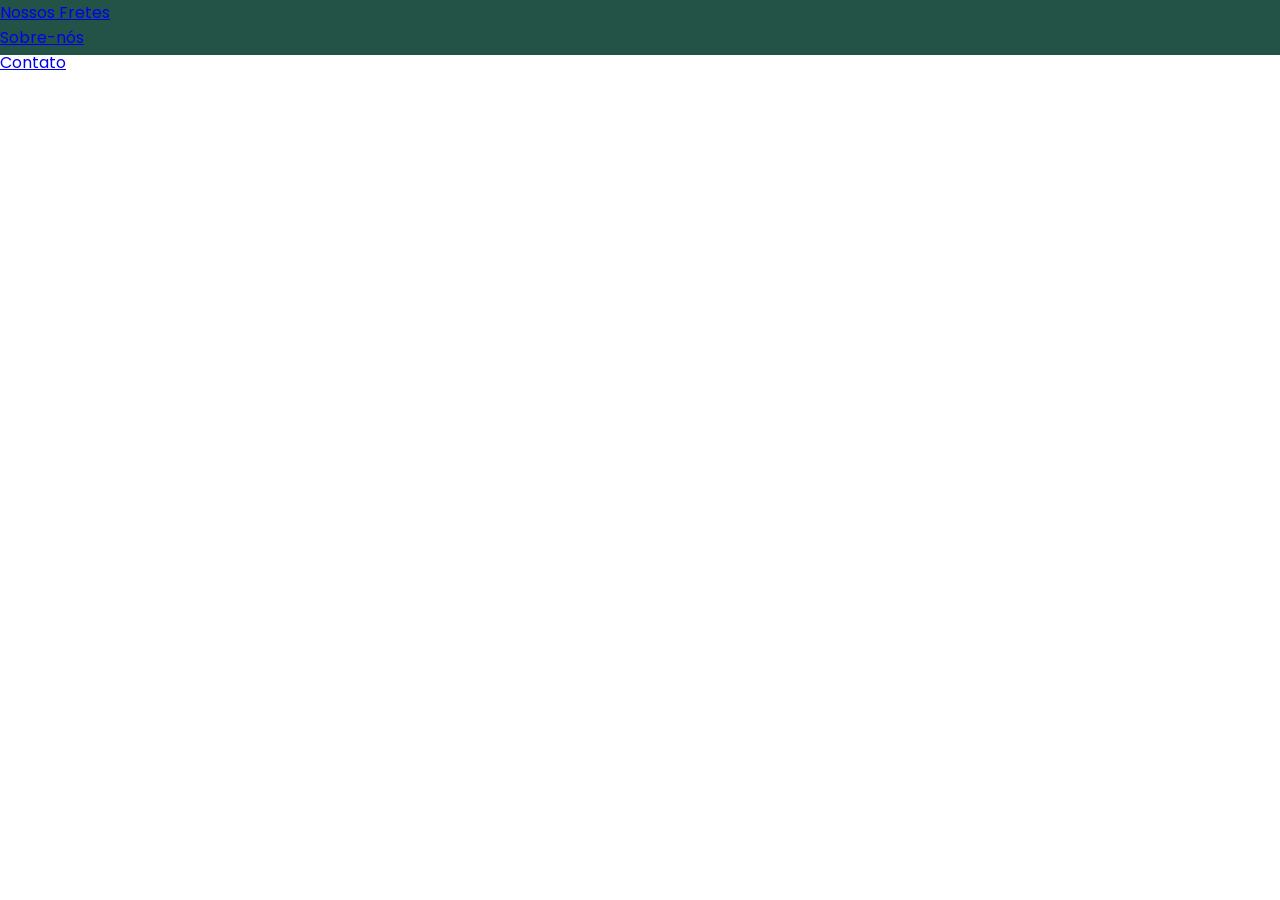
==== HTML/index.html @ 4a563dbb "Começando o Header do AJBorges" ====
<!DOCTYPE html>
<html lang="pt-br">
<head>
    <meta charset="UTF-8">
    <meta name="viewport" content="width=device-width, initial-scale=1.0">
    <link rel="stylesheet" href="../CSS/style.css">
    <title>AJBorges Transportes</title>
</head>
<body>
    <header>
        <div class="header-AJBorges">
            <div class="logotipo-AJBorges">

            </div>
            <div class="header-links">
                <ul>
                    <li><a href="#">Nossos Fretes</a></li>
                    <li><a href="#">Sobre-nós</a></li>
                    <li><a href="#">Contato</a></li>
                </ul>
            </div>
        </div>
    </header>
</body>
</html>
---- CSS/style.css ----
@import url('https://fonts.googleapis.com/css2?family=Montserrat:ital,wght@0,100..900;1,100..900&family=Poppins:ital,wght@0,100;0,200;0,300;0,400;0,500;0,600;0,700;0,800;0,900;1,100;1,200;1,300;1,400;1,500;1,600;1,700;1,800;1,900&family=Roboto:ital,wght@0,100..900;1,100..900&family=Zalando+Sans+Expanded:ital,wght@0,200..900;1,200..900&display=swap');

*{
    margin: 0;
    padding: 0;
    box-sizing: border-box;
}

body{
   font-family: "Poppins", sans-serif;  
}

:root {
    --verde-agua:#235347;
       
}


/* --- HEADER --- */

.header-AJBorges{
  width: 100%;
  height: 55px;
  margin-top: 0;
  position: fixed;
  z-index: 1000;
  background-color: var(--verde-agua);
}
/* --- MAIN --- */
/* --- FOOTER --- */
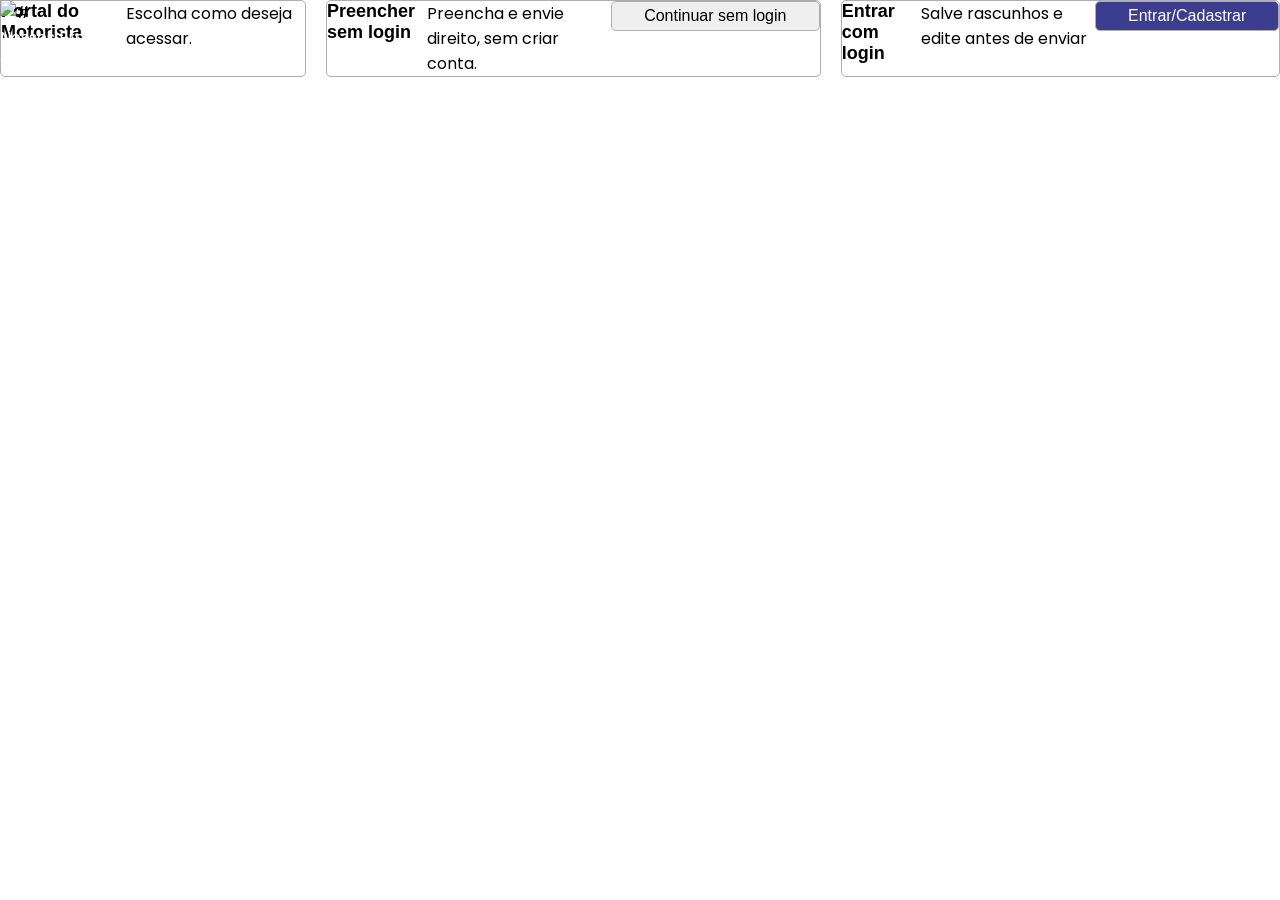
==== commit 992e7042: "Iniciando a Estilização" ====
--- a/HTML/index.html
+++ b/HTML/index.html
@@ -10,10 +10,10 @@
     <header>
         <div class="header-AJBorges">
             <div class="logotipo-AJBorges">
-
+                 <img src="#" alt="#">
             </div>
             <div class="header-links">
-                <ul>
+                <ul class="lista-links">
                     <li><a href="#">Nossos Fretes</a></li>
                     <li><a href="#">Sobre-nós</a></li>
                     <li><a href="#">Contato</a></li>
@@ -21,5 +21,32 @@
             </div>
         </div>
     </header>
+
+    <main>
+        <div class="bloco-central">
+            <div class="bloco-portalmotorista">
+                <h1>Portal do Motorista</h1>
+                <p>Escolha como deseja acessar.</p>
+            </div>
+            <div class="bloco-semlogin">
+                <h1>Preencher sem login</h1>
+                <p>Preencha e envie direito, sem criar conta.</p>
+                <button><a href="#">Continuar sem login</a></button>
+            </div>
+            <div class="bloco-comlogin">
+                <h1>Entrar com login</h1>
+                <p>Salve rascunhos e edite antes de enviar</p>
+                <button><a href="#">Entrar/Cadastrar</a></button>
+            </div>
+        </div>
+    </main>
+
+    <footer>
+        <div class="">
+            <div></div>
+            <div></div>
+            <div></div>
+        </div>
+    </footer>
 </body>
 </html>
--- a/CSS/style.css
+++ b/CSS/style.css
@@ -11,8 +11,10 @@
 }
 
 :root {
-    --verde-agua:#235347;
-       
+    --branco: #fff;
+    --preto:#000000;
+    --cinza:#aeaeae;
+    --azul-ajborges: #3d3d90;
 }
 
 
@@ -26,5 +28,124 @@
   z-index: 1000;
   background-color: var(--verde-agua);
 }
+
+.lista-links li{
+    display: flex;
+    justify-content: space-between;
+}
+
+.lista-links li a {
+    text-decoration: none;
+    color: var(--branco);
+}
+
 /* --- MAIN --- */
+
+.bloco-central{
+    display: flex;
+    justify-content: column;
+    gap: 20px;
+    
+}
+
+.bloco-portalmotorista{
+    
+    border: 1px solid var(--cinza);
+    border-radius: 5px;
+    display: flex;
+    justify-content: center;
+}
+
+.bloco-portalmotorista:hover{
+    border: 1px solid var(--preto);
+}
+
+.bloco-portalmotorista h1{
+    font-size: 18px;
+    font-weight: bold;  
+}
+
+.bloco-portalmotorista p{
+    font-size: 16px;
+    font-weight: 400;
+}
+
+.bloco-semlogin{
+    border: 1px solid var(--cinza);
+    border-radius: 5px;
+    display: flex;
+    justify-content: center;
+}
+
+.bloco-semlogin:hover{
+    border: 1px solid var(--preto);
+}
+
+.bloco-semlogin h1{
+    font-size: 18px;
+    font-weight: bold; 
+}
+
+.bloco-semlogin p{
+    font-size: 16px;
+    font-weight: 400;
+}
+
+.bloco-semlogin button{
+    width: 75%;
+    height: 30px;
+    border: 1px solid var(--cinza);
+    border-radius: 5px;
+    cursor: pointer;
+}
+
+.bloco-semlogin button a{
+    font-size: 16px;
+    color: var(--preto);
+    text-decoration: none;
+}
+
+.bloco-semlogin button:hover{
+    
+}
+
+.bloco-comlogin{
+    border: 1px solid var(--cinza);
+    border-radius: 5px;
+    display: flex;
+    justify-content: center;
+}
+
+.bloco-comlogin:hover{
+    border: 1px solid var(--preto);
+}
+
+.bloco-comlogin h1{
+    font-size: 18px;
+    font-weight: bold; 
+}
+
+.bloco-semlogin p{
+    font-size: 16px;
+    font-weight: 400;
+}
+
+.bloco-comlogin button{
+    width: 75%;
+    height: 30px;
+    border: 1px solid var(--cinza);
+    border-radius: 5px;
+    background-color: var(--azul-ajborges);
+    cursor: pointer;
+}
+
+.bloco-comlogin button a{
+    font-size: 16px;
+    color: var(--branco);
+    text-decoration: none;
+}
+
+.bloco-comlogin button:hover{
+    opacity: 1px;
+}
 /* --- FOOTER --- */
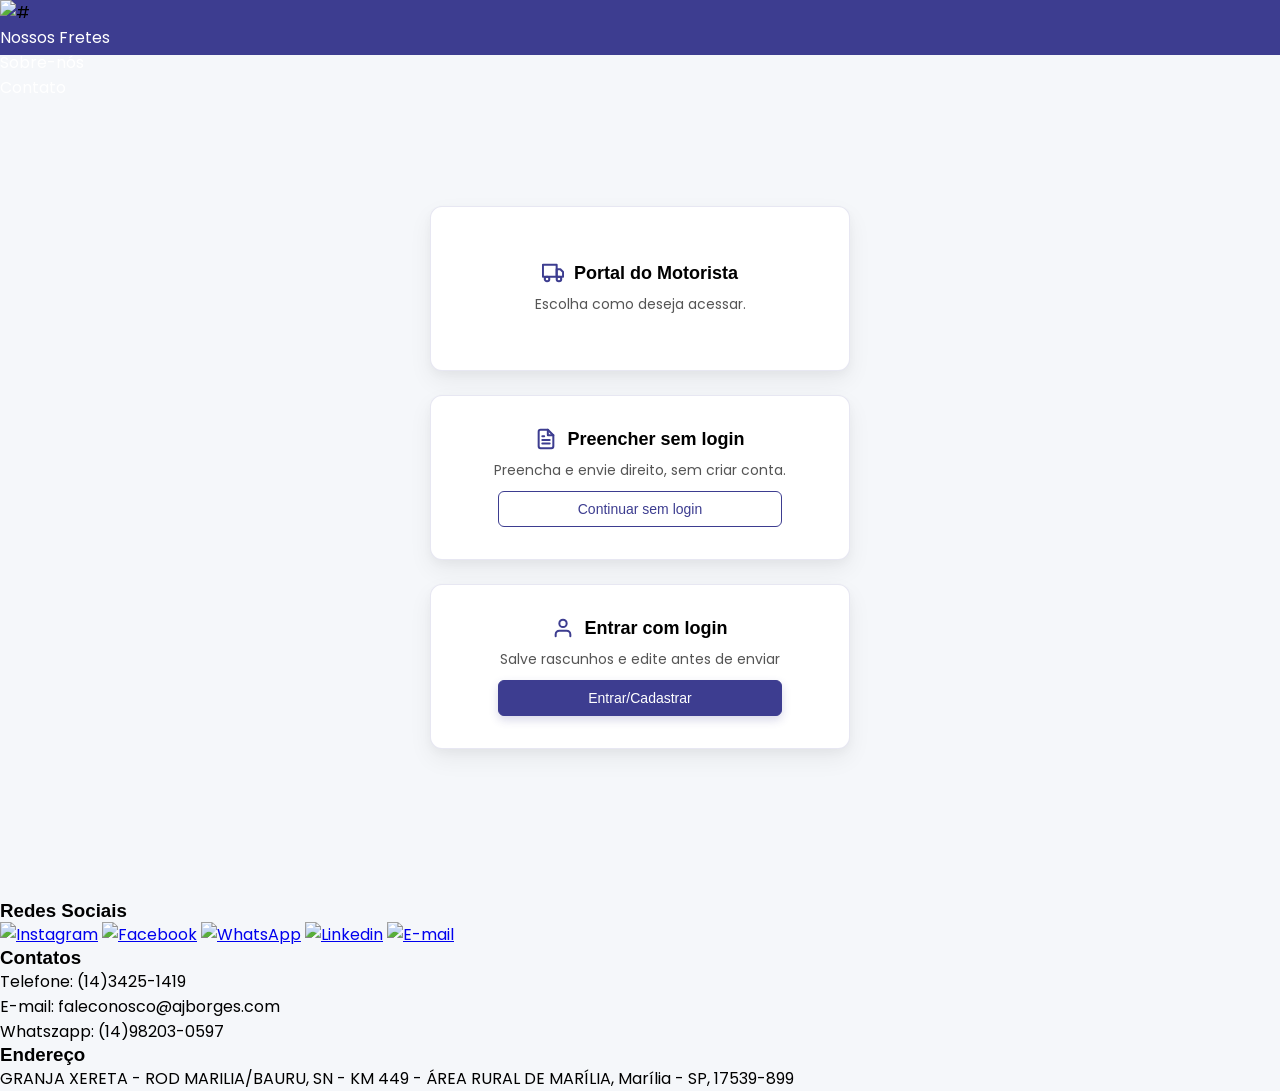
==== commit ca88b8c8: "Terminando de estilizar os blocos" ====
--- a/HTML/index.html
+++ b/HTML/index.html
@@ -1,16 +1,19 @@
 <!DOCTYPE html>
 <html lang="pt-br">
+
 <head>
     <meta charset="UTF-8">
     <meta name="viewport" content="width=device-width, initial-scale=1.0">
     <link rel="stylesheet" href="../CSS/style.css">
+    <link rel="shortcut icon" href="../Imagens/Favicon - AJBorges.jpeg" type="image/x-icon">
     <title>AJBorges Transportes</title>
 </head>
+
 <body>
     <header>
         <div class="header-AJBorges">
             <div class="logotipo-AJBorges">
-                 <img src="#" alt="#">
+                <img src="#" alt="#">
             </div>
             <div class="header-links">
                 <ul class="lista-links">
@@ -25,16 +28,39 @@
     <main>
         <div class="bloco-central">
             <div class="bloco-portalmotorista">
-                <h1>Portal do Motorista</h1>
+                <div class="bloco-cabecalho">
+                    <svg class="icone-bloco" xmlns="http://www.w3.org/2000/svg" viewBox="0 0 24 24" fill="none" stroke="currentColor" stroke-width="2" stroke-linecap="round" stroke-linejoin="round">
+                        <rect x="1" y="3" width="15" height="13"></rect>
+                        <polygon points="16 8 20 8 23 11 23 16 16 16 8"></polygon>
+                        <circle cx="5.5" cy="18.5" r="2.5"></circle>
+                        <circle cx="18.5" cy="18.5" r="2.5"></circle>
+                    </svg>
+                    <h1>Portal do Motorista</h1>
+                </div>
                 <p>Escolha como deseja acessar.</p>
             </div>
             <div class="bloco-semlogin">
-                <h1>Preencher sem login</h1>
+                <div class="bloco-cabecalho">
+                    <svg class="icone-bloco" xmlns="http://www.w3.org/2000/svg" viewBox="0 0 24 24" fill="none" stroke="currentColor" stroke-width="2" stroke-linecap="round" stroke-linejoin="round">
+                        <path d="M14 2H6a2 2 0 0 0-2 2v16a2 2 0 0 0 2 2h12a2 2 0 0 0 2-2V8z"></path>
+                        <polyline points="14 2 14 8 20 8"></polyline>
+                        <line x1="16" y1="13" x2="8" y2="13"></line>
+                        <line x1="16" y1="17" x2="8" y2="17"></line>
+                        <polyline points="10 9 9 9 8 9"></polyline>
+                    </svg>
+                    <h1>Preencher sem login</h1>
+                </div>
                 <p>Preencha e envie direito, sem criar conta.</p>
                 <button><a href="#">Continuar sem login</a></button>
             </div>
             <div class="bloco-comlogin">
-                <h1>Entrar com login</h1>
+                <div class="bloco-cabecalho">
+                    <svg class="icone-bloco" xmlns="http://www.w3.org/2000/svg" viewBox="0 0 24 24" fill="none" stroke="currentColor" stroke-width="2" stroke-linecap="round" stroke-linejoin="round">
+                        <path d="M20 21v-2a4 4 0 0 0-4-4H8a4 4 0 0 0-4 4v2"></path>
+                        <circle cx="12" cy="7" r="4"></circle>
+                    </svg>
+                    <h1>Entrar com login</h1>
+                </div>
                 <p>Salve rascunhos e edite antes de enviar</p>
                 <button><a href="#">Entrar/Cadastrar</a></button>
             </div>
@@ -42,11 +68,39 @@
     </main>
 
     <footer>
-        <div class="">
-            <div></div>
-            <div></div>
-            <div></div>
+        <div class="bloco-footer">
+            
+            <div class="redessociais">
+                <div class="redes">
+                    <h3>Redes Sociais</h3>
+                </div>
+                <div>
+                    <a href="https://www.instagram.com/ajborgestransp/"><img src="" alt="Instagram"></a>
+                    <a href="https://www.facebook.com/ajborgestransp"><img src="" alt="Facebook"></a>
+                    <a href="https://wa.me/5514982030597"><img src="" alt="WhatsApp"></a>
+                    <a href="https://www.linkedin.com/company/ajborges"><img src="" alt="Linkedin"></a>
+                    <a href="mailto:faleconosco@ajborges.com"><img src="" alt="E-mail"></a>
+                </div>
+            <div class="contatos">
+                <div class="links-contatos">
+                    <h3>Contatos</h3>
+                </div>
+                <div>
+                    <p>Telefone: (14)3425-1419</p>
+                    <p>E-mail: faleconosco@ajborges.com</p>
+                    <p>Whatszapp: (14)98203-0597</p>
+                </div>
+            </div>
+            <div class="endereco">
+                <div class="links-endereco">
+                    <h3>Endereço</h3>
+                </div>
+                <div>
+                    <p>GRANJA XERETA - ROD MARILIA/BAURU, SN - KM 449 - ÁREA RURAL DE MARÍLIA, Marília - SP, 17539-899</p>
+                </div>
+            </div>
         </div>
     </footer>
 </body>
+
 </html>
--- a/CSS/style.css
+++ b/CSS/style.css
@@ -6,30 +6,33 @@
     box-sizing: border-box;
 }
 
-body{
-   font-family: "Poppins", sans-serif;  
+body {
+    font-family: "Poppins", sans-serif;
+    background-color: #f5f7fa;
 }
 
 :root {
     --branco: #fff;
-    --preto:#000000;
-    --cinza:#aeaeae;
+    --preto: #000000;
+    --cinza: #aeaeae;
     --azul-ajborges: #3d3d90;
 }
 
 
 /* --- HEADER --- */
 
-.header-AJBorges{
-  width: 100%;
-  height: 55px;
-  margin-top: 0;
-  position: fixed;
-  z-index: 1000;
-  background-color: var(--verde-agua);
-}
-
-.lista-links li{
+.header-AJBorges {
+    width: 100%;
+    height: 55px;
+    margin-top: 0;
+    position: fixed;
+    top: 0;
+    left: 0;
+    z-index: 1000;
+    background-color: var(--azul-ajborges);
+}
+
+.lista-links li {
     display: flex;
     justify-content: space-between;
 }
@@ -41,111 +44,171 @@
 
 /* --- MAIN --- */
 
-.bloco-central{
-    display: flex;
-    justify-content: column;
-    gap: 20px;
-    
-}
-
-.bloco-portalmotorista{
-    
-    border: 1px solid var(--cinza);
-    border-radius: 5px;
-    display: flex;
-    justify-content: center;
-}
-
-.bloco-portalmotorista:hover{
-    border: 1px solid var(--preto);
-}
-
-.bloco-portalmotorista h1{
+main {
+    min-height: 100vh;
+    display: flex;
+    justify-content: center;
+    align-items: center;
+    padding: 75px 20px 20px;
+}
+
+.bloco-central {
+    display: flex;
+    flex-direction: column;
+    align-items: center;
+    gap: 24px;
+    width: 100%;
+    max-width: 420px;
+}
+
+.bloco-portalmotorista,
+.bloco-semlogin,
+.bloco-comlogin {
+    width: 100%;
+    height: 165px;
+    background-color: var(--branco);
+    border: 1px solid rgba(61, 61, 144, 0.12);
+    border-radius: 12px;
+    display: flex;
+    flex-direction: column;
+    align-items: center;
+    justify-content: center;
+    padding: 20px;
+    gap: 10px;
+    text-align: center;
+    box-shadow: 0 10px 25px rgba(0, 0, 0, 0.06), 0 4px 10px rgba(0, 0, 0, 0.03);
+    transition: transform 0.35s cubic-bezier(0.25, 0.8, 0.25, 1), box-shadow 0.35s ease, border-color 0.35s ease;
+}
+
+
+.bloco-portalmotorista {
+    animation: flutuar 4.2s ease-in-out infinite;
+}
+
+.bloco-semlogin {
+    animation: flutuar 4.2s ease-in-out infinite 0.7s;
+}
+
+.bloco-comlogin {
+    animation: flutuar 4.2s ease-in-out infinite 1.4s;
+}
+
+.bloco-portalmotorista:hover,
+.bloco-semlogin:hover,
+.bloco-comlogin:hover {
+    animation-play-state: paused;
+    transform: translateY(-10px);
+    border-color: var(--azul-ajborges);
+    box-shadow: 0 20px 35px rgba(61, 61, 144, 0.16), 0 8px 16px rgba(0, 0, 0, 0.06);
+}
+
+.bloco-cabecalho {
+    display: flex;
+    align-items: center;
+    justify-content: center;
+    gap: 10px;
+}
+
+.icone-bloco {
+    width: 22px;
+    height: 22px;
+    color: var(--azul-ajborges);
+    stroke-width: 2.2;
+    flex-shrink: 0;
+}
+
+.bloco-portalmotorista h1,
+.bloco-semlogin h1,
+.bloco-comlogin h1 {
     font-size: 18px;
-    font-weight: bold;  
-}
-
-.bloco-portalmotorista p{
-    font-size: 16px;
+    font-weight: 600;
+    color: var(--preto);
+}
+
+.bloco-portalmotorista p,
+.bloco-semlogin p,
+.bloco-comlogin p {
+    font-size: 14px;
     font-weight: 400;
-}
-
-.bloco-semlogin{
-    border: 1px solid var(--cinza);
-    border-radius: 5px;
-    display: flex;
-    justify-content: center;
-}
-
-.bloco-semlogin:hover{
-    border: 1px solid var(--preto);
-}
-
-.bloco-semlogin h1{
-    font-size: 18px;
-    font-weight: bold; 
-}
-
-.bloco-semlogin p{
-    font-size: 16px;
-    font-weight: 400;
-}
-
-.bloco-semlogin button{
+    color: #555;
+}
+
+.bloco-semlogin button {
     width: 75%;
-    height: 30px;
-    border: 1px solid var(--cinza);
-    border-radius: 5px;
+    height: 36px;
+    border: 1.5px solid var(--azul-ajborges);
+    border-radius: 6px;
     cursor: pointer;
-}
-
-.bloco-semlogin button a{
-    font-size: 16px;
-    color: var(--preto);
+    background-color: transparent;
+    display: flex;
+    align-items: center;
+    justify-content: center;
+    transition: all 0.3s cubic-bezier(0.25, 0.8, 0.25, 1);
+}
+
+.bloco-semlogin button a {
+    font-size: 14px;
+    font-weight: 500;
+    color: var(--azul-ajborges);
     text-decoration: none;
-}
-
-.bloco-semlogin button:hover{
-    
-}
-
-.bloco-comlogin{
-    border: 1px solid var(--cinza);
-    border-radius: 5px;
-    display: flex;
-    justify-content: center;
-}
-
-.bloco-comlogin:hover{
-    border: 1px solid var(--preto);
-}
-
-.bloco-comlogin h1{
-    font-size: 18px;
-    font-weight: bold; 
-}
-
-.bloco-semlogin p{
-    font-size: 16px;
-    font-weight: 400;
-}
-
-.bloco-comlogin button{
+    display: flex;
+    align-items: center;
+    justify-content: center;
+    width: 100%;
+    height: 100%;
+    transition: color 0.3s ease;
+}
+
+.bloco-semlogin button:hover {
+    background-color: var(--azul-ajborges);
+    transform: translateY(-2px);
+    box-shadow: 0 6px 14px rgba(61, 61, 144, 0.25);
+}
+
+.bloco-semlogin button:hover a {
+    color: var(--branco);
+}
+
+.bloco-semlogin button:active {
+    transform: translateY(0) scale(0.60);
+}
+
+.bloco-comlogin button {
     width: 75%;
-    height: 30px;
-    border: 1px solid var(--cinza);
-    border-radius: 5px;
+    height: 36px;
+    border: 1.5px solid var(--azul-ajborges);
+    border-radius: 6px;
     background-color: var(--azul-ajborges);
     cursor: pointer;
-}
-
-.bloco-comlogin button a{
-    font-size: 16px;
+    display: flex;
+    align-items: center;
+    justify-content: center;
+    box-shadow: 0 4px 10px rgba(61, 61, 144, 0.2);
+    transition: all 0.3s cubic-bezier(0.25, 0.8, 0.25, 1);
+}
+
+.bloco-comlogin button a {
+    font-size: 14px;
+    font-weight: 500;
     color: var(--branco);
     text-decoration: none;
-}
-
-.bloco-comlogin button:hover{
-    opacity: 1px;
-}
+    display: flex;
+    align-items: center;
+    justify-content: center;
+    width: 100%;
+    height: 100%;
+    transition: color 0.3s ease;
+}
+
+.bloco-comlogin button:hover {
+    background-color: #2b2b6d;
+    border-color: #2b2b6d;
+    transform: translateY(-2px);
+    box-shadow: 0 8px 18px rgba(61, 61, 144, 0.35);
+}
+
+.bloco-comlogin button:active {
+    transform: translateY(0) scale(0.98);
+}
+
 /* --- FOOTER --- */
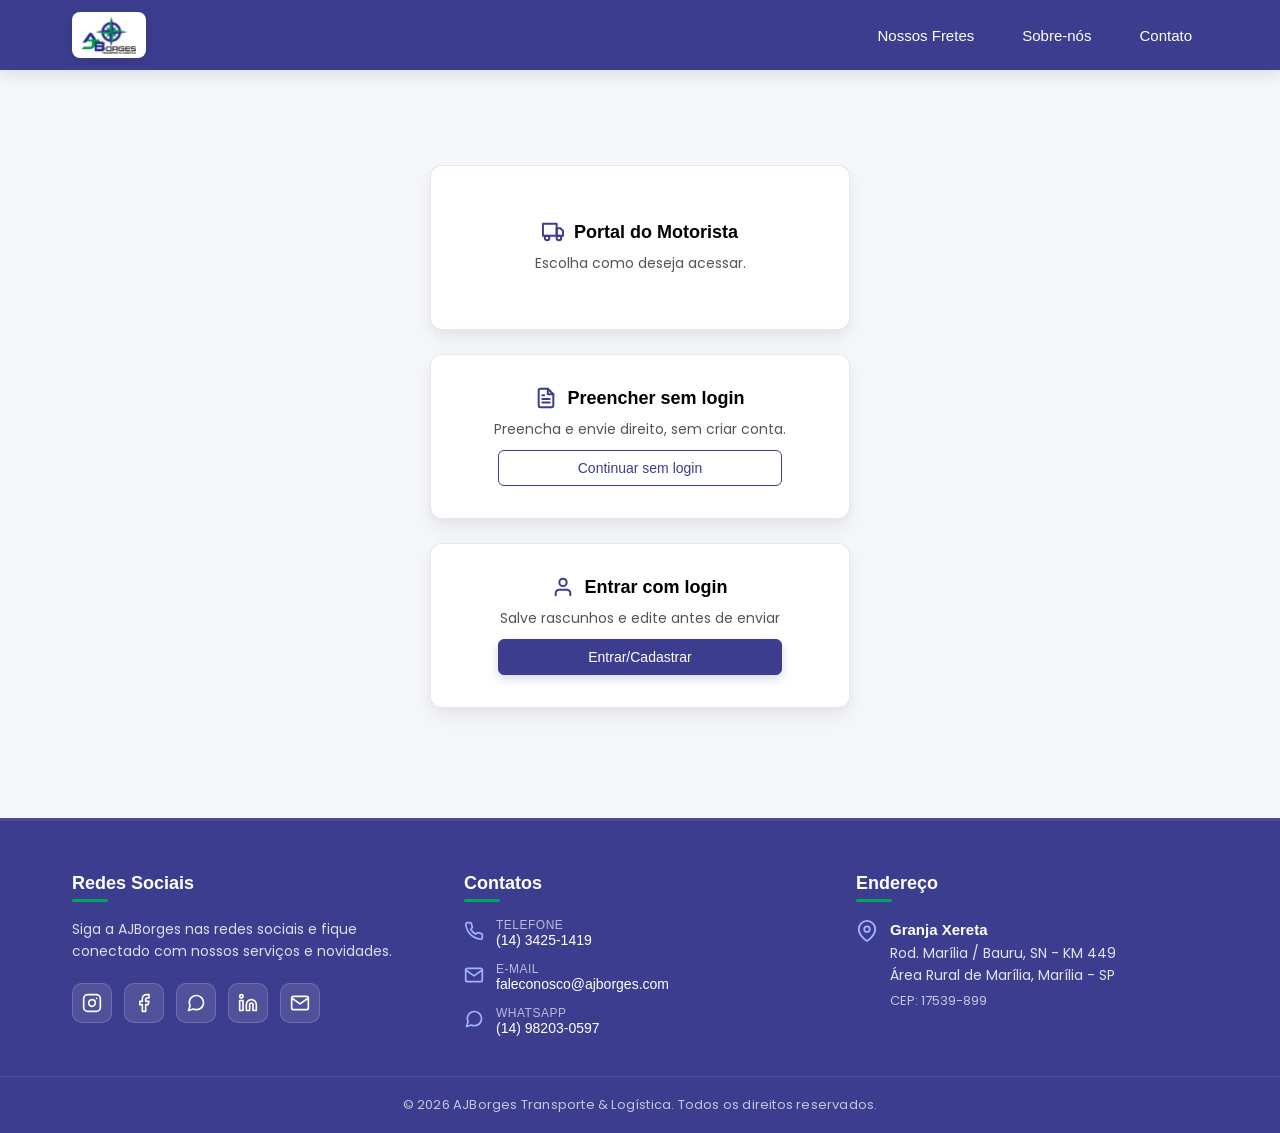
==== commit 1cd7534f: "Finalizando a priemira página" ====
--- a/HTML/index.html
+++ b/HTML/index.html
@@ -5,7 +5,9 @@
     <meta charset="UTF-8">
     <meta name="viewport" content="width=device-width, initial-scale=1.0">
     <link rel="stylesheet" href="../CSS/style.css">
-    <link rel="shortcut icon" href="../Imagens/Favicon - AJBorges.jpeg" type="image/x-icon">
+    <link rel="icon" type="image/png" href="../Imagens/favicon.png">
+    <link rel="shortcut icon" type="image/x-icon" href="../Imagens/favicon.ico">
+    <link rel="apple-touch-icon" href="../Imagens/favicon.png">
     <title>AJBorges Transportes</title>
 </head>
 
@@ -13,15 +15,17 @@
     <header>
         <div class="header-AJBorges">
             <div class="logotipo-AJBorges">
-                <img src="#" alt="#">
-            </div>
-            <div class="header-links">
+                <a href="index.html" class="logo-link">
+                    <img src="../Imagens/logo-ajborges.png" alt="AJBorges Transportes">
+                </a>
+            </div>
+            <nav class="header-links">
                 <ul class="lista-links">
                     <li><a href="#">Nossos Fretes</a></li>
                     <li><a href="#">Sobre-nós</a></li>
                     <li><a href="#">Contato</a></li>
                 </ul>
-            </div>
+            </nav>
         </div>
     </header>
 
@@ -29,7 +33,8 @@
         <div class="bloco-central">
             <div class="bloco-portalmotorista">
                 <div class="bloco-cabecalho">
-                    <svg class="icone-bloco" xmlns="http://www.w3.org/2000/svg" viewBox="0 0 24 24" fill="none" stroke="currentColor" stroke-width="2" stroke-linecap="round" stroke-linejoin="round">
+                    <svg class="icone-bloco" xmlns="http://www.w3.org/2000/svg" viewBox="0 0 24 24" fill="none"
+                        stroke="currentColor" stroke-width="2" stroke-linecap="round" stroke-linejoin="round">
                         <rect x="1" y="3" width="15" height="13"></rect>
                         <polygon points="16 8 20 8 23 11 23 16 16 16 8"></polygon>
                         <circle cx="5.5" cy="18.5" r="2.5"></circle>
@@ -41,7 +46,8 @@
             </div>
             <div class="bloco-semlogin">
                 <div class="bloco-cabecalho">
-                    <svg class="icone-bloco" xmlns="http://www.w3.org/2000/svg" viewBox="0 0 24 24" fill="none" stroke="currentColor" stroke-width="2" stroke-linecap="round" stroke-linejoin="round">
+                    <svg class="icone-bloco" xmlns="http://www.w3.org/2000/svg" viewBox="0 0 24 24" fill="none"
+                        stroke="currentColor" stroke-width="2" stroke-linecap="round" stroke-linejoin="round">
                         <path d="M14 2H6a2 2 0 0 0-2 2v16a2 2 0 0 0 2 2h12a2 2 0 0 0 2-2V8z"></path>
                         <polyline points="14 2 14 8 20 8"></polyline>
                         <line x1="16" y1="13" x2="8" y2="13"></line>
@@ -51,11 +57,12 @@
                     <h1>Preencher sem login</h1>
                 </div>
                 <p>Preencha e envie direito, sem criar conta.</p>
-                <button><a href="#">Continuar sem login</a></button>
+                <button><a href="relatorio-viagem.html">Continuar sem login</a></button>
             </div>
             <div class="bloco-comlogin">
                 <div class="bloco-cabecalho">
-                    <svg class="icone-bloco" xmlns="http://www.w3.org/2000/svg" viewBox="0 0 24 24" fill="none" stroke="currentColor" stroke-width="2" stroke-linecap="round" stroke-linejoin="round">
+                    <svg class="icone-bloco" xmlns="http://www.w3.org/2000/svg" viewBox="0 0 24 24" fill="none"
+                        stroke="currentColor" stroke-width="2" stroke-linecap="round" stroke-linejoin="round">
                         <path d="M20 21v-2a4 4 0 0 0-4-4H8a4 4 0 0 0-4 4v2"></path>
                         <circle cx="12" cy="7" r="4"></circle>
                     </svg>
@@ -68,37 +75,138 @@
     </main>
 
     <footer>
-        <div class="bloco-footer">
-            
-            <div class="redessociais">
-                <div class="redes">
-                    <h3>Redes Sociais</h3>
-                </div>
-                <div>
-                    <a href="https://www.instagram.com/ajborgestransp/"><img src="" alt="Instagram"></a>
-                    <a href="https://www.facebook.com/ajborgestransp"><img src="" alt="Facebook"></a>
-                    <a href="https://wa.me/5514982030597"><img src="" alt="WhatsApp"></a>
-                    <a href="https://www.linkedin.com/company/ajborges"><img src="" alt="Linkedin"></a>
-                    <a href="mailto:faleconosco@ajborges.com"><img src="" alt="E-mail"></a>
-                </div>
-            <div class="contatos">
-                <div class="links-contatos">
-                    <h3>Contatos</h3>
-                </div>
-                <div>
-                    <p>Telefone: (14)3425-1419</p>
-                    <p>E-mail: faleconosco@ajborges.com</p>
-                    <p>Whatszapp: (14)98203-0597</p>
-                </div>
-            </div>
-            <div class="endereco">
-                <div class="links-endereco">
-                    <h3>Endereço</h3>
-                </div>
-                <div>
-                    <p>GRANJA XERETA - ROD MARILIA/BAURU, SN - KM 449 - ÁREA RURAL DE MARÍLIA, Marília - SP, 17539-899</p>
-                </div>
-            </div>
+        <div class="footer-container">
+            <div class="bloco-footer">
+
+                <!-- Bloco 1: Redes Sociais -->
+                <div class="footer-coluna bloco-redessociais">
+                    <div class="footer-coluna-header">
+                        <h3>Redes Sociais</h3>
+                    </div>
+                    <p class="footer-descricao">Siga a AJBorges nas redes sociais e fique conectado com nossos serviços
+                        e novidades.</p>
+                    <div class="links-redessociais">
+                        <a href="https://www.instagram.com/ajborgestransp/" target="_blank" rel="noopener noreferrer"
+                            title="Instagram" aria-label="Instagram">
+                            <svg xmlns="http://www.w3.org/2000/svg" viewBox="0 0 24 24" fill="none"
+                                stroke="currentColor" stroke-width="2" stroke-linecap="round" stroke-linejoin="round">
+                                <rect x="2" y="2" width="20" height="20" rx="5" ry="5"></rect>
+                                <path d="M16 11.37A4 4 0 1 1 12.63 8 4 4 0 0 1 16 11.37z"></path>
+                                <line x1="17.5" y1="6.5" x2="17.51" y2="6.5"></line>
+                            </svg>
+                        </a>
+                        <a href="https://www.facebook.com/ajborgestransp" target="_blank" rel="noopener noreferrer"
+                            title="Facebook" aria-label="Facebook">
+                            <svg xmlns="http://www.w3.org/2000/svg" viewBox="0 0 24 24" fill="none"
+                                stroke="currentColor" stroke-width="2" stroke-linecap="round" stroke-linejoin="round">
+                                <path d="M18 2h-3a5 5 0 0 0-5 5v3H7v4h3v8h4v-8h3l1-4h-4V7a1 1 0 0 1 1-1h3z"></path>
+                            </svg>
+                        </a>
+                        <a href="https://wa.me/5514982030597" target="_blank" rel="noopener noreferrer" title="WhatsApp"
+                            aria-label="WhatsApp">
+                            <svg xmlns="http://www.w3.org/2000/svg" viewBox="0 0 24 24" fill="none"
+                                stroke="currentColor" stroke-width="2" stroke-linecap="round" stroke-linejoin="round">
+                                <path
+                                    d="M21 11.5a8.38 8.38 0 0 1-.9 3.8 8.5 8.5 0 0 1-7.6 4.7 8.38 8.38 0 0 1-3.8-.9L3 21l1.9-5.7a8.38 8.38 0 0 1-.9-3.8 8.5 8.5 0 0 1 4.7-7.6 8.38 8.38 0 0 1 3.8-.9h.5a8.48 8.48 0 0 1 8 8v.5z">
+                                </path>
+                            </svg>
+                        </a>
+                        <a href="https://www.linkedin.com/company/ajborges" target="_blank" rel="noopener noreferrer"
+                            title="LinkedIn" aria-label="LinkedIn">
+                            <svg xmlns="http://www.w3.org/2000/svg" viewBox="0 0 24 24" fill="none"
+                                stroke="currentColor" stroke-width="2" stroke-linecap="round" stroke-linejoin="round">
+                                <path
+                                    d="M16 8a6 6 0 0 1 6 6v7h-4v-7a2 2 0 0 0-2-2 2 2 0 0 0-2 2v7h-4v-7a6 6 0 0 1 6-6z">
+                                </path>
+                                <rect x="2" y="9" width="4" height="12"></rect>
+                                <circle cx="4" cy="4" r="2"></circle>
+                            </svg>
+                        </a>
+                        <a href="mailto:faleconosco@ajborges.com" title="E-mail" aria-label="E-mail">
+                            <svg xmlns="http://www.w3.org/2000/svg" viewBox="0 0 24 24" fill="none"
+                                stroke="currentColor" stroke-width="2" stroke-linecap="round" stroke-linejoin="round">
+                                <path d="M4 4h16c1.1 0 2 .9 2 2v12c0 1.1-.9 2-2 2H4c-1.1 0-2-.9-2-2V6c0-1.1.9-2 2-2z">
+                                </path>
+                                <polyline points="22,6 12,13 2,6"></polyline>
+                            </svg>
+                        </a>
+                    </div>
+                </div>
+
+                <!-- Bloco 2: Contatos -->
+                <div class="footer-coluna bloco-contatos">
+                    <div class="footer-coluna-header">
+                        <h3>Contatos</h3>
+                    </div>
+                    <ul class="links-contatos-lista">
+                        <li>
+                            <svg class="icone-contato" xmlns="http://www.w3.org/2000/svg" viewBox="0 0 24 24"
+                                fill="none" stroke="currentColor" stroke-width="2" stroke-linecap="round"
+                                stroke-linejoin="round">
+                                <path
+                                    d="M22 16.92v3a2 2 0 0 1-2.18 2 19.79 19.79 0 0 1-8.63-3.07 19.5 19.5 0 0 1-6-6 19.79 19.79 0 0 1-3.07-8.67A2 2 0 0 1 4.11 2h3a2 2 0 0 1 2 1.72 12.84 12.84 0 0 0 .7 2.81 2 2 0 0 1-.45 2.11L8.09 9.91a16 16 0 0 0 6 6l1.27-1.27a2 2 0 0 1 2.11-.45 12.84 12.84 0 0 0 2.81.7A2 2 0 0 1 22 16.92z">
+                                </path>
+                            </svg>
+                            <div class="contato-info">
+                                <span class="contato-tipo">Telefone</span>
+                                <a href="tel:1434251419">(14) 3425-1419</a>
+                            </div>
+                        </li>
+                        <li>
+                            <svg class="icone-contato" xmlns="http://www.w3.org/2000/svg" viewBox="0 0 24 24"
+                                fill="none" stroke="currentColor" stroke-width="2" stroke-linecap="round"
+                                stroke-linejoin="round">
+                                <path d="M4 4h16c1.1 0 2 .9 2 2v12c0 1.1-.9 2-2 2H4c-1.1 0-2-.9-2-2V6c0-1.1.9-2 2-2z">
+                                </path>
+                                <polyline points="22,6 12,13 2,6"></polyline>
+                            </svg>
+                            <div class="contato-info">
+                                <span class="contato-tipo">E-mail</span>
+                                <a href="mailto:faleconosco@ajborges.com">faleconosco@ajborges.com</a>
+                            </div>
+                        </li>
+                        <li>
+                            <svg class="icone-contato" xmlns="http://www.w3.org/2000/svg" viewBox="0 0 24 24"
+                                fill="none" stroke="currentColor" stroke-width="2" stroke-linecap="round"
+                                stroke-linejoin="round">
+                                <path
+                                    d="M21 11.5a8.38 8.38 0 0 1-.9 3.8 8.5 8.5 0 0 1-7.6 4.7 8.38 8.38 0 0 1-3.8-.9L3 21l1.9-5.7a8.38 8.38 0 0 1-.9-3.8 8.5 8.5 0 0 1 4.7-7.6 8.38 8.38 0 0 1 3.8-.9h.5a8.48 8.48 0 0 1 8 8v.5z">
+                                </path>
+                            </svg>
+                            <div class="contato-info">
+                                <span class="contato-tipo">WhatsApp</span>
+                                <a href="https://wa.me/5514982030597" target="_blank" rel="noopener noreferrer">(14)
+                                    98203-0597</a>
+                            </div>
+                        </li>
+                    </ul>
+                </div>
+
+                <!-- Bloco 3: Endereço -->
+                <div class="footer-coluna bloco-endereco">
+                    <div class="footer-coluna-header">
+                        <h3>Endereço</h3>
+                    </div>
+                    <div class="conteudo-endereco">
+                        <svg class="icone-endereco" xmlns="http://www.w3.org/2000/svg" viewBox="0 0 24 24" fill="none"
+                            stroke="currentColor" stroke-width="2" stroke-linecap="round" stroke-linejoin="round">
+                            <path d="M21 10c0 7-9 13-9 13s-9-6-9-13a9 9 0 0 1 18 0z"></path>
+                            <circle cx="12" cy="10" r="3"></circle>
+                        </svg>
+                        <div class="endereco-texto">
+                            <p class="endereco-empresa">Granja Xereta</p>
+                            <p>Rod. Marília / Bauru, SN - KM 449</p>
+                            <p>Área Rural de Marília, Marília - SP</p>
+                            <p class="endereco-cep">CEP: 17539-899</p>
+                        </div>
+                    </div>
+                </div>
+
+            </div>
+        </div>
+
+        <div class="footer-bottom">
+            <p>&copy; 2026 AJBorges Transporte & Logística. Todos os direitos reservados.</p>
         </div>
     </footer>
 </body>
--- a/CSS/style.css
+++ b/CSS/style.css
@@ -9,6 +9,9 @@
 body {
     font-family: "Poppins", sans-serif;
     background-color: #f5f7fa;
+    display: flex;
+    flex-direction: column;
+    min-height: 100vh;
 }
 
 :root {
@@ -16,40 +19,100 @@
     --preto: #000000;
     --cinza: #aeaeae;
     --azul-ajborges: #3d3d90;
+    --azul-ajborges-escuro: #2b2b6d;
+    --verde-ajborges: #00a859;
 }
 
 
 /* --- HEADER --- */
 
-.header-AJBorges {
-    width: 100%;
-    height: 55px;
-    margin-top: 0;
+header {
+    width: 100%;
     position: fixed;
     top: 0;
     left: 0;
     z-index: 1000;
     background-color: var(--azul-ajborges);
-}
-
-.lista-links li {
+    box-shadow: 0 4px 18px rgba(0, 0, 0, 0.12);
+}
+
+.header-AJBorges {
+    width: 100%;
+    max-width: 1200px;
+    height: 70px;
+    margin: 0 auto;
+    padding: 0 32px;
     display: flex;
     justify-content: space-between;
+    align-items: center;
+}
+
+.logotipo-AJBorges {
+    display: flex;
+    align-items: center;
+}
+
+.logotipo-AJBorges .logo-link {
+    display: flex;
+    align-items: center;
+    text-decoration: none;
+}
+
+.logotipo-AJBorges img {
+    height: 46px;
+    width: auto;
+    object-fit: contain;
+    background-color: var(--branco);
+    padding: 4px 10px;
+    border-radius: 8px;
+    box-shadow: 0 2px 8px rgba(0, 0, 0, 0.15);
+    transition: transform 0.25s ease, box-shadow 0.25s ease;
+}
+
+.logotipo-AJBorges img:hover {
+    transform: scale(1.03);
+    box-shadow: 0 4px 12px rgba(0, 0, 0, 0.25);
+}
+
+.header-links {
+    display: flex;
+    align-items: center;
+}
+
+.lista-links {
+    display: flex;
+    align-items: center;
+    gap: 16px;
+    list-style: none;
 }
 
 .lista-links li a {
     text-decoration: none;
     color: var(--branco);
+    font-size: 15px;
+    font-weight: 500;
+    padding: 8px 16px;
+    border-radius: 6px;
+    transition: all 0.25s ease;
+    display: inline-block;
+}
+
+.lista-links li a:hover {
+    background-color: rgba(255, 255, 255, 0.18);
+    color: var(--branco);
+    transform: translateY(-1px);
 }
 
 /* --- MAIN --- */
 
 main {
-    min-height: 100vh;
-    display: flex;
-    justify-content: center;
-    align-items: center;
-    padding: 75px 20px 20px;
+    flex: 1;
+    display: flex;
+    justify-content: center;
+    align-items: center;
+    padding: 105px 20px 50px;
+    margin-top: 60px;
+    margin-bottom: 60px;
 }
 
 .bloco-central {
@@ -211,4 +274,247 @@
     transform: translateY(0) scale(0.98);
 }
 
+/* --- ANIMAÇÕES --- */
+
+@keyframes flutuar {
+    0%, 100% {
+        transform: translateY(0);
+    }
+    50% {
+        transform: translateY(-5px);
+    }
+}
+
 /* --- FOOTER --- */
+
+footer {
+    width: 100%;
+    background-color: var(--azul-ajborges);
+    color: var(--branco);
+    padding-top: 50px;
+    margin-top: auto;
+    border-top: 3px solid rgba(255, 255, 255, 0.08);
+}
+
+.footer-container {
+    width: 100%;
+    max-width: 1200px;
+    margin: 0 auto;
+    padding: 0 32px 40px;
+}
+
+.bloco-footer {
+    display: grid;
+    grid-template-columns: repeat(3, 1fr);
+    gap: 40px;
+    align-items: flex-start;
+}
+
+.footer-coluna {
+    display: flex;
+    flex-direction: column;
+    gap: 16px;
+}
+
+.footer-coluna-header h3 {
+    font-size: 18px;
+    font-weight: 600;
+    color: var(--branco);
+    position: relative;
+    display: inline-block;
+    padding-bottom: 8px;
+}
+
+.footer-coluna-header h3::after {
+    content: '';
+    position: absolute;
+    bottom: 0;
+    left: 0;
+    width: 36px;
+    height: 3px;
+    background-color: var(--verde-ajborges);
+    border-radius: 2px;
+}
+
+.footer-descricao {
+    font-size: 14px;
+    line-height: 1.6;
+    color: rgba(255, 255, 255, 0.82);
+}
+
+.links-redessociais {
+    display: flex;
+    gap: 12px;
+    align-items: center;
+    flex-wrap: wrap;
+    margin-top: 4px;
+}
+
+.links-redessociais a {
+    width: 40px;
+    height: 40px;
+    border-radius: 10px;
+    background-color: rgba(255, 255, 255, 0.1);
+    border: 1px solid rgba(255, 255, 255, 0.18);
+    display: flex;
+    align-items: center;
+    justify-content: center;
+    color: var(--branco);
+    text-decoration: none;
+    transition: all 0.3s cubic-bezier(0.25, 0.8, 0.25, 1);
+}
+
+.links-redessociais a svg {
+    width: 20px;
+    height: 20px;
+    transition: transform 0.25s ease;
+}
+
+.links-redessociais a:hover {
+    background-color: var(--branco);
+    color: var(--azul-ajborges);
+    transform: translateY(-3px);
+    box-shadow: 0 6px 16px rgba(0, 0, 0, 0.25);
+}
+
+.links-redessociais a:hover svg {
+    transform: scale(1.1);
+}
+
+.links-contatos-lista {
+    list-style: none;
+    display: flex;
+    flex-direction: column;
+    gap: 14px;
+}
+
+.links-contatos-lista li {
+    display: flex;
+    align-items: flex-start;
+    gap: 12px;
+}
+
+.icone-contato {
+    width: 20px;
+    height: 20px;
+    color: #a4b4ff;
+    flex-shrink: 0;
+    margin-top: 3px;
+}
+
+.contato-info {
+    display: flex;
+    flex-direction: column;
+}
+
+.contato-tipo {
+    font-size: 12px;
+    color: rgba(255, 255, 255, 0.65);
+    text-transform: uppercase;
+    letter-spacing: 0.5px;
+    font-weight: 500;
+}
+
+.contato-info a {
+    color: var(--branco);
+    text-decoration: none;
+    font-size: 14px;
+    font-weight: 500;
+    transition: color 0.2s ease;
+}
+
+.contato-info a:hover {
+    color: #c0cdff;
+    text-decoration: underline;
+}
+
+.conteudo-endereco {
+    display: flex;
+    align-items: flex-start;
+    gap: 12px;
+}
+
+.icone-endereco {
+    width: 22px;
+    height: 22px;
+    color: #a4b4ff;
+    flex-shrink: 0;
+    margin-top: 2px;
+}
+
+.endereco-texto p {
+    font-size: 14px;
+    line-height: 1.6;
+    color: rgba(255, 255, 255, 0.85);
+}
+
+.endereco-texto .endereco-empresa {
+    font-weight: 600;
+    color: var(--branco);
+    font-size: 15px;
+}
+
+.endereco-texto .endereco-cep {
+    color: rgba(255, 255, 255, 0.7);
+    font-size: 13px;
+    margin-top: 4px;
+}
+
+.footer-bottom {
+    width: 100%;
+    border-top: 1px solid rgba(255, 255, 255, 0.12);
+    padding: 18px 32px;
+    text-align: center;
+}
+
+.footer-bottom p {
+    font-size: 13px;
+    color: rgba(255, 255, 255, 0.7);
+    letter-spacing: 0.2px;
+}
+
+/* --- RESPONSIVIDADE --- */
+
+@media (max-width: 900px) {
+    .bloco-footer {
+        grid-template-columns: repeat(2, 1fr);
+        gap: 32px;
+    }
+}
+
+@media (max-width: 640px) {
+    .header-AJBorges {
+        height: auto;
+        padding: 12px 20px;
+        flex-direction: column;
+        gap: 12px;
+    }
+
+    .lista-links {
+        gap: 8px;
+        flex-wrap: wrap;
+        justify-content: center;
+    }
+
+    .lista-links li a {
+        font-size: 13px;
+        padding: 6px 12px;
+    }
+
+    main {
+        padding: 130px 16px 40px;
+    }
+
+    .bloco-footer {
+        grid-template-columns: 1fr;
+        gap: 28px;
+    }
+
+    .footer-container {
+        padding: 0 20px 30px;
+    }
+
+    .footer-bottom {
+        padding: 16px 20px;
+    }
+}
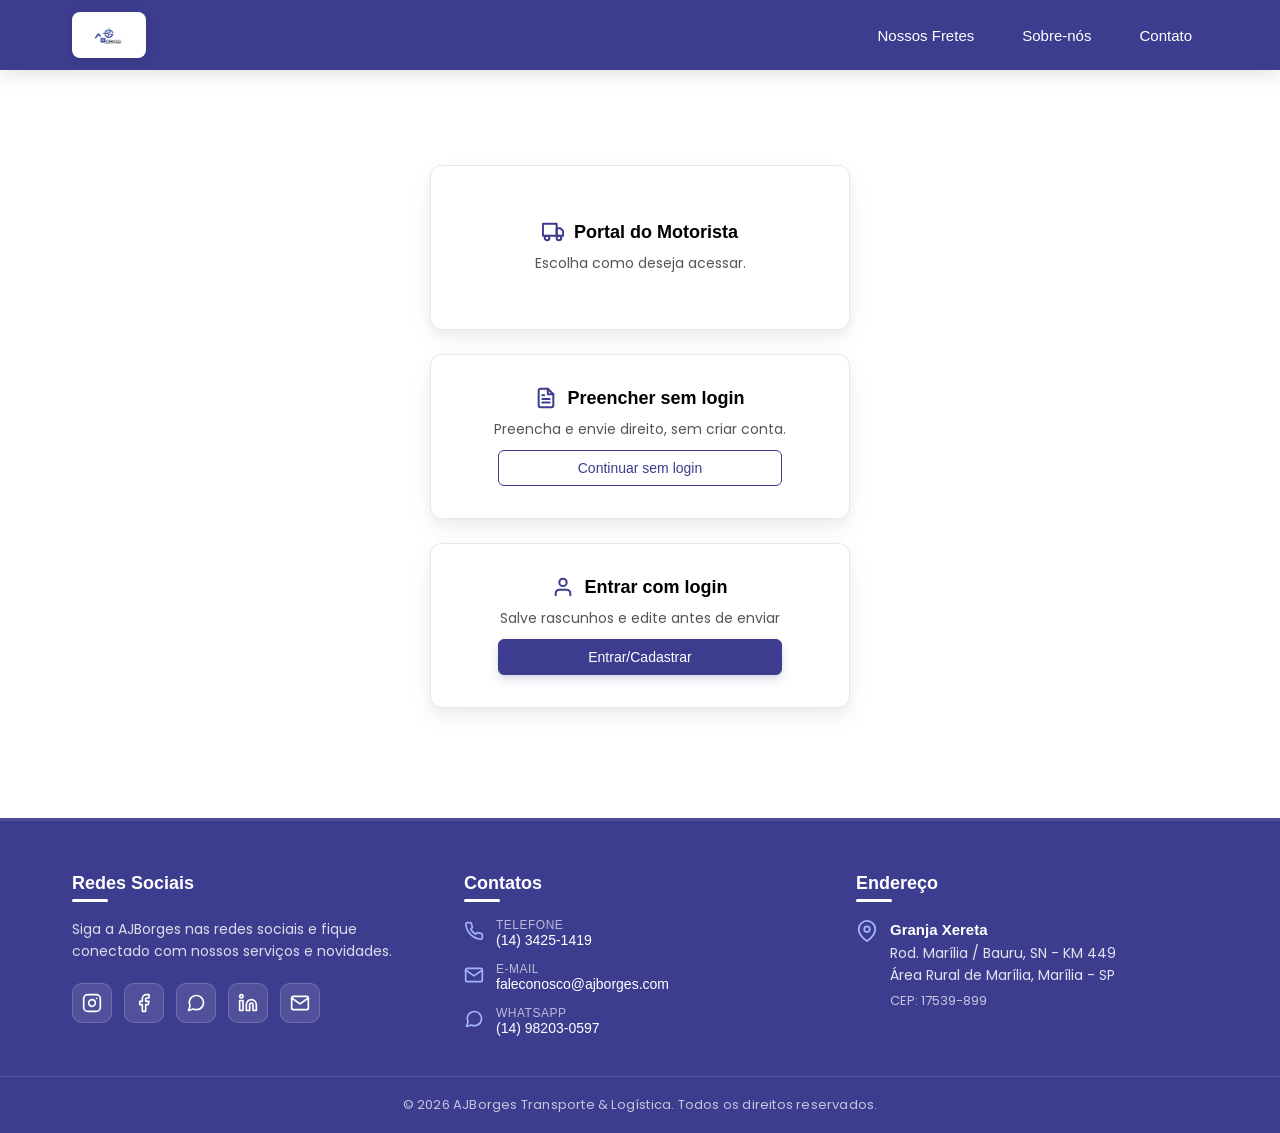
==== commit 9f7d9427: "Fazendo a página de relatório de viagem - ainda não finalizada" ====
--- a/HTML/index.html
+++ b/HTML/index.html
@@ -5,9 +5,9 @@
     <meta charset="UTF-8">
     <meta name="viewport" content="width=device-width, initial-scale=1.0">
     <link rel="stylesheet" href="../CSS/style.css">
-    <link rel="icon" type="image/png" href="../Imagens/favicon.png">
-    <link rel="shortcut icon" type="image/x-icon" href="../Imagens/favicon.ico">
-    <link rel="apple-touch-icon" href="../Imagens/favicon.png">
+    <link rel="icon" type="image/png" href="../Imagens/Favicon - AJBorges branca.png">
+    <link rel="shortcut icon" type="image/png" href="../Imagens/Favicon - AJBorges branca.png">
+    <link rel="apple-touch-icon" href="../Imagens/Favicon - AJBorges branca.png">
     <title>AJBorges Transportes</title>
 </head>
 
@@ -16,7 +16,7 @@
         <div class="header-AJBorges">
             <div class="logotipo-AJBorges">
                 <a href="index.html" class="logo-link">
-                    <img src="../Imagens/logo-ajborges.png" alt="AJBorges Transportes">
+                    <img src="../Imagens/Favicon - AJBorges branca.png" alt="AJBorges Transportes">
                 </a>
             </div>
             <nav class="header-links">
--- a/CSS/style.css
+++ b/CSS/style.css
@@ -8,7 +8,7 @@
 
 body {
     font-family: "Poppins", sans-serif;
-    background-color: #f5f7fa;
+    background-color: var(--branco);
     display: flex;
     flex-direction: column;
     min-height: 100vh;
@@ -20,7 +20,7 @@
     --cinza: #aeaeae;
     --azul-ajborges: #3d3d90;
     --azul-ajborges-escuro: #2b2b6d;
-    --verde-ajborges: #00a859;
+   
 }
 
 
@@ -332,7 +332,7 @@
     left: 0;
     width: 36px;
     height: 3px;
-    background-color: var(--verde-ajborges);
+    background-color: var(--branco);
     border-radius: 2px;
 }
 
